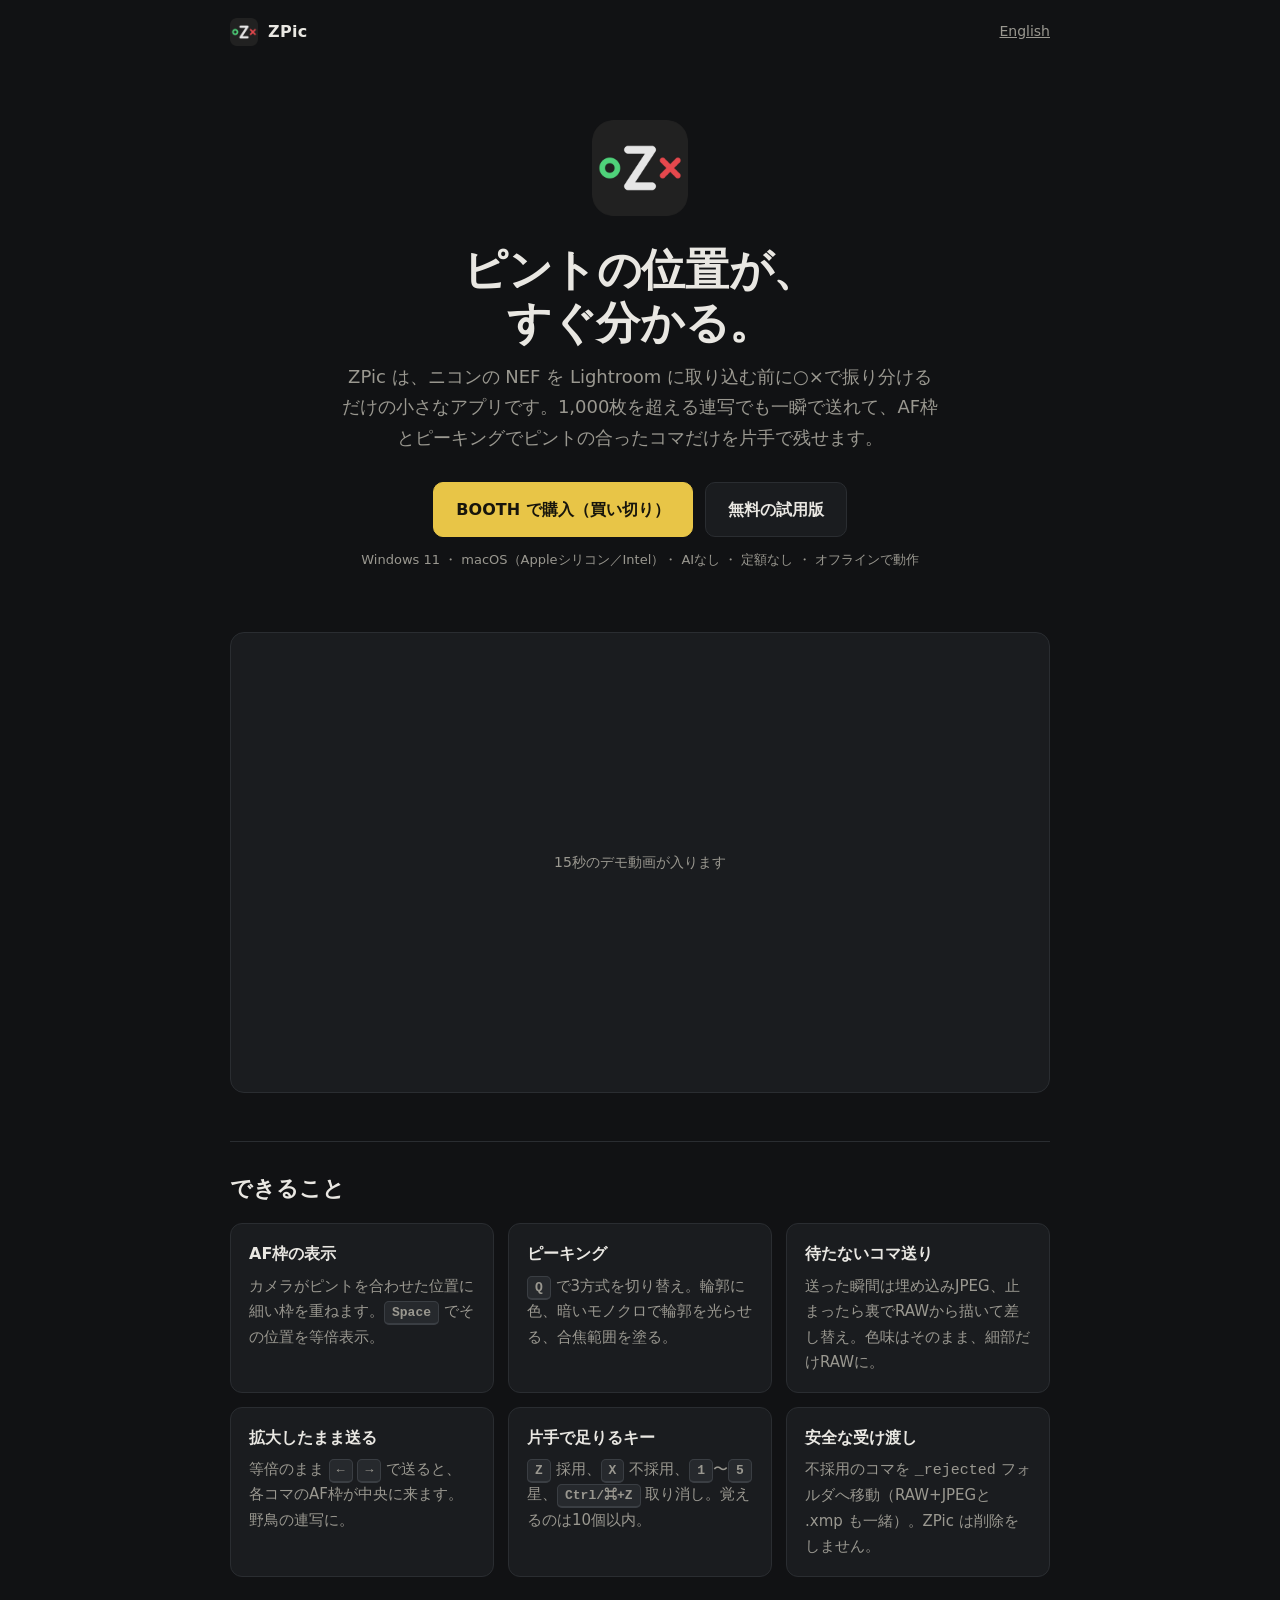
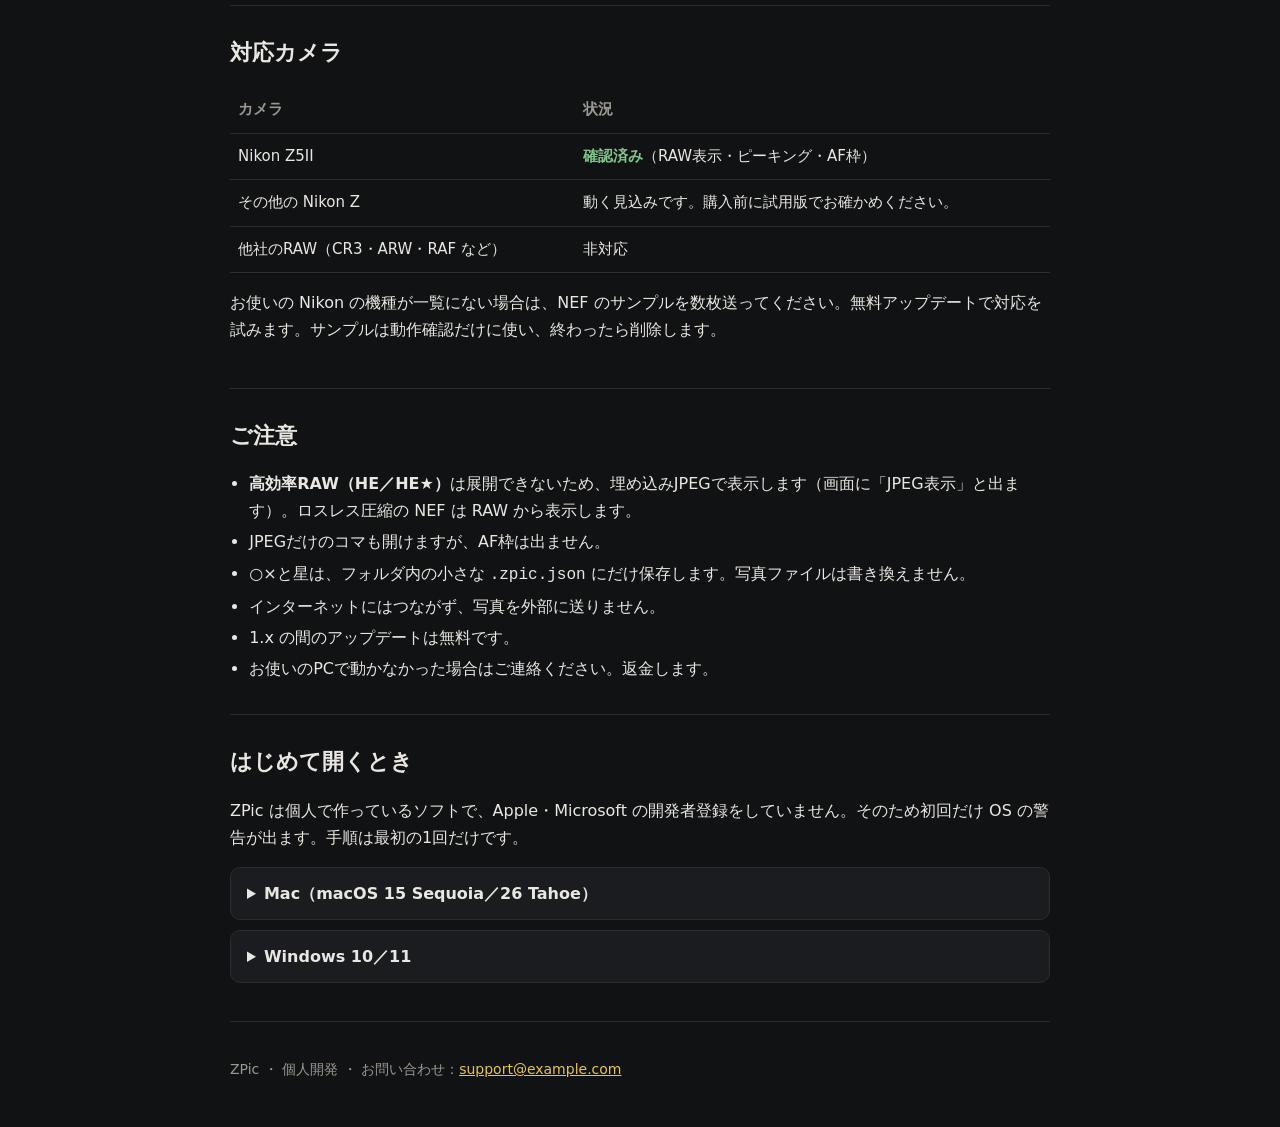
==== zpic/ja/index.html @ 2a83600e "Add top page and ZPic sales page (EN/JA) Co-Authored-By: Claude Opus 5.5 <noreply@anthropic.com> Cla" ====
<!doctype html>
<html lang="ja">
<head>
<meta charset="utf-8">
<meta name="viewport" content="width=device-width,initial-scale=1">
<title>ZPic — ニコンRAWの高速選別アプリ</title>
<meta name="description" content="Lightroomに取り込む前に、NEFの連写を○×で振り分ける。AF枠とピーキングでピントがすぐ分かる。AIなし・買い切り。">
<link rel="icon" href="../favicon.png">
<link rel="stylesheet" href="../../style.css">
</head>
<body>
<div class="wrap">
<header class="top">
  <a class="brand" href="./"><img src="../icon.png" alt="">ZPic</a>
  <a class="lang" href="../">English</a>
</header>

<div class="hero">
  <img src="../icon.png" alt="ZPic のアイコン">
  <h1>ピントの位置が、<br>すぐ分かる。</h1>
  <p class="lead">ZPic は、ニコンの NEF を Lightroom に取り込む前に○×で振り分けるだけの小さなアプリです。1,000枚を超える連写でも一瞬で送れて、AF枠とピーキングでピントの合ったコマだけを片手で残せます。</p>
  <div class="cta">
    <!-- TODO: BOOTH の商品URL -->
    <a class="btn primary" href="#buy">BOOTH で購入（買い切り）</a>
    <!-- TODO: 試用版のURL -->
    <a class="btn" href="#trial">無料の試用版</a>
  </div>
  <p class="note">Windows 11 ・ macOS（Appleシリコン／Intel）・ AIなし ・ 定額なし ・ オフラインで動作</p>
</div>

<!-- TODO: <video src="../demo.mp4" autoplay muted loop playsinline></video> に差し替え -->
<div class="demo">15秒のデモ動画が入ります</div>

<section>
  <h2>できること</h2>
  <div class="grid">
    <div class="card"><h3>AF枠の表示</h3><p>カメラがピントを合わせた位置に細い枠を重ねます。<kbd>Space</kbd> でその位置を等倍表示。</p></div>
    <div class="card"><h3>ピーキング</h3><p><kbd>Q</kbd> で3方式を切り替え。輪郭に色、暗いモノクロで輪郭を光らせる、合焦範囲を塗る。</p></div>
    <div class="card"><h3>待たないコマ送り</h3><p>送った瞬間は埋め込みJPEG、止まったら裏でRAWから描いて差し替え。色味はそのまま、細部だけRAWに。</p></div>
    <div class="card"><h3>拡大したまま送る</h3><p>等倍のまま <kbd>←</kbd> <kbd>→</kbd> で送ると、各コマのAF枠が中央に来ます。野鳥の連写に。</p></div>
    <div class="card"><h3>片手で足りるキー</h3><p><kbd>Z</kbd> 採用、<kbd>X</kbd> 不採用、<kbd>1</kbd>〜<kbd>5</kbd> 星、<kbd>Ctrl/⌘+Z</kbd> 取り消し。覚えるのは10個以内。</p></div>
    <div class="card"><h3>安全な受け渡し</h3><p>不採用のコマを <code>_rejected</code> フォルダへ移動（RAW+JPEGと .xmp も一緒）。ZPic は削除をしません。</p></div>
  </div>
</section>

<section>
  <h2>対応カメラ</h2>
  <table>
    <tr><th>カメラ</th><th>状況</th></tr>
    <tr><td>Nikon Z5II</td><td><span class="ok">確認済み</span>（RAW表示・ピーキング・AF枠）</td></tr>
    <tr><td>その他の Nikon Z</td><td>動く見込みです。購入前に試用版でお確かめください。</td></tr>
    <tr><td>他社のRAW（CR3・ARW・RAF など）</td><td>非対応</td></tr>
  </table>
  <p>お使いの Nikon の機種が一覧にない場合は、NEF のサンプルを数枚送ってください。無料アップデートで対応を試みます。サンプルは動作確認だけに使い、終わったら削除します。</p>
</section>

<section>
  <h2>ご注意</h2>
  <ul class="plain">
    <li><b>高効率RAW（HE／HE★）</b>は展開できないため、埋め込みJPEGで表示します（画面に「JPEG表示」と出ます）。ロスレス圧縮の NEF は RAW から表示します。</li>
    <li>JPEGだけのコマも開けますが、AF枠は出ません。</li>
    <li>○×と星は、フォルダ内の小さな <code>.zpic.json</code> にだけ保存します。写真ファイルは書き換えません。</li>
    <li>インターネットにはつながず、写真を外部に送りません。</li>
    <li>1.x の間のアップデートは無料です。</li>
    <li>お使いのPCで動かなかった場合はご連絡ください。返金します。</li>
  </ul>
</section>

<section id="first-launch">
  <h2>はじめて開くとき</h2>
  <p>ZPic は個人で作っているソフトで、Apple・Microsoft の開発者登録をしていません。そのため初回だけ OS の警告が出ます。手順は最初の1回だけです。</p>
  <details>
    <summary>Mac（macOS 15 Sequoia／26 Tahoe）</summary>
    <ol>
      <li>ZIP を開き、<b>ZPic</b> を<b>アプリケーション</b>フォルダに入れます。</li>
      <li>ZPic をダブルクリック。「開いていません」と出たら<b>完了</b>を押します（「ゴミ箱に入れる」は押さない）。</li>
      <li><b>システム設定 ＞ プライバシーとセキュリティ</b>の下の方、<b>セキュリティ</b>にある<b>このまま開く</b>を押します（約1時間だけ表示）。</li>
      <li>ログインパスワードを入れると起動します。次からは普通に開けます。</li>
    </ol>
    <p class="note">Appleシリコン（M1以降）用と Intel 用があります。お使いの Mac に合うほうを選んでください。</p>
  </details>
  <details>
    <summary>Windows 10／11</summary>
    <ol>
      <li>ZIP を右クリック ＞ <b>すべて展開</b>。ZPic フォルダごと使います。</li>
      <li><b>ZPic.exe</b> をダブルクリック。「Windows によって PC が保護されました」と出たら<b>詳細情報</b> ＞ <b>実行</b>。</li>
    </ol>
    <p class="note">「スマート アプリ コントロール」でブロックされ、実行ボタンが出ない PC では動かせません。ご連絡いただければ返金します。</p>
  </details>
</section>

<footer>
  <!-- TODO: 開発者名・特定商取引法の表記・連絡先 -->
  ZPic ・ 個人開発 ・ お問い合わせ：<a href="mailto:support@example.com">support@example.com</a>
</footer>
</div>
</body>
</html>
---- style.css ----
:root{
  --bg:#111214;--surface:#1a1c1f;--line:#2a2d31;--text:#e9e7e2;--muted:#9a9890;
  --accent:#e8c547;--accent-ink:#17150c;--ok:#7fc48a;
  --font:"Inter","Hiragino Sans","Noto Sans JP",system-ui,-apple-system,"Segoe UI",sans-serif;
}
*{box-sizing:border-box}
html{-webkit-text-size-adjust:100%}
body{margin:0;background:var(--bg);color:var(--text);font:16px/1.7 var(--font)}
a{color:var(--accent)}
.wrap{max-width:860px;margin:0 auto;padding:0 20px}
header.top{display:flex;justify-content:space-between;align-items:center;padding:18px 0}
header.top .brand{display:flex;align-items:center;gap:10px;font-weight:700;letter-spacing:.02em;color:var(--text);text-decoration:none}
header.top img{width:28px;height:28px;border-radius:6px}
header.top .lang{font-size:14px;color:var(--muted)}
.hero{padding:56px 0 40px;text-align:center}
.hero img{width:96px;height:96px;border-radius:20px}
.hero h1{font-size:clamp(28px,6vw,44px);line-height:1.2;margin:20px 0 12px;letter-spacing:-.01em}
.hero p.lead{color:var(--muted);font-size:18px;max-width:600px;margin:0 auto}
.cta{display:flex;gap:12px;justify-content:center;flex-wrap:wrap;margin-top:28px}
.btn{display:inline-block;padding:13px 22px;border-radius:10px;font-weight:700;text-decoration:none;border:1px solid var(--line);color:var(--text);background:var(--surface)}
.btn.primary{background:var(--accent);color:var(--accent-ink);border-color:var(--accent)}
.note{font-size:13px;color:var(--muted);margin-top:12px}
.demo{margin:8px 0 48px;border:1px solid var(--line);border-radius:14px;background:var(--surface);aspect-ratio:16/9;display:grid;place-items:center;color:var(--muted);font-size:14px;overflow:hidden}
.demo video{width:100%;height:100%;object-fit:cover}
section{padding:28px 0;border-top:1px solid var(--line)}
section h2{font-size:22px;margin:0 0 16px}
.grid{display:grid;grid-template-columns:repeat(auto-fit,minmax(230px,1fr));gap:14px}
.card{background:var(--surface);border:1px solid var(--line);border-radius:12px;padding:16px 18px}
.card h3{margin:0 0 6px;font-size:16px}
.card p{margin:0;color:var(--muted);font-size:15px}
table{width:100%;border-collapse:collapse;font-size:15px}
th,td{text-align:left;padding:10px 8px;border-bottom:1px solid var(--line);vertical-align:top}
th{color:var(--muted);font-weight:600}
kbd{font:600 13px/1 ui-monospace,Menlo,Consolas,monospace;background:#26292d;border:1px solid #3a3e43;border-bottom-width:2px;border-radius:5px;padding:3px 7px}
ul.plain{padding-left:1.2em;margin:0}
ul.plain li{margin:4px 0}
details{background:var(--surface);border:1px solid var(--line);border-radius:10px;padding:12px 16px;margin:10px 0}
details summary{cursor:pointer;font-weight:600}
details ol{margin:10px 0 0;padding-left:1.3em}
.ok{color:var(--ok);font-weight:700}
footer{padding:36px 0 48px;color:var(--muted);font-size:14px;border-top:1px solid var(--line)}
@media (max-width:520px){.btn{width:100%;text-align:center}}
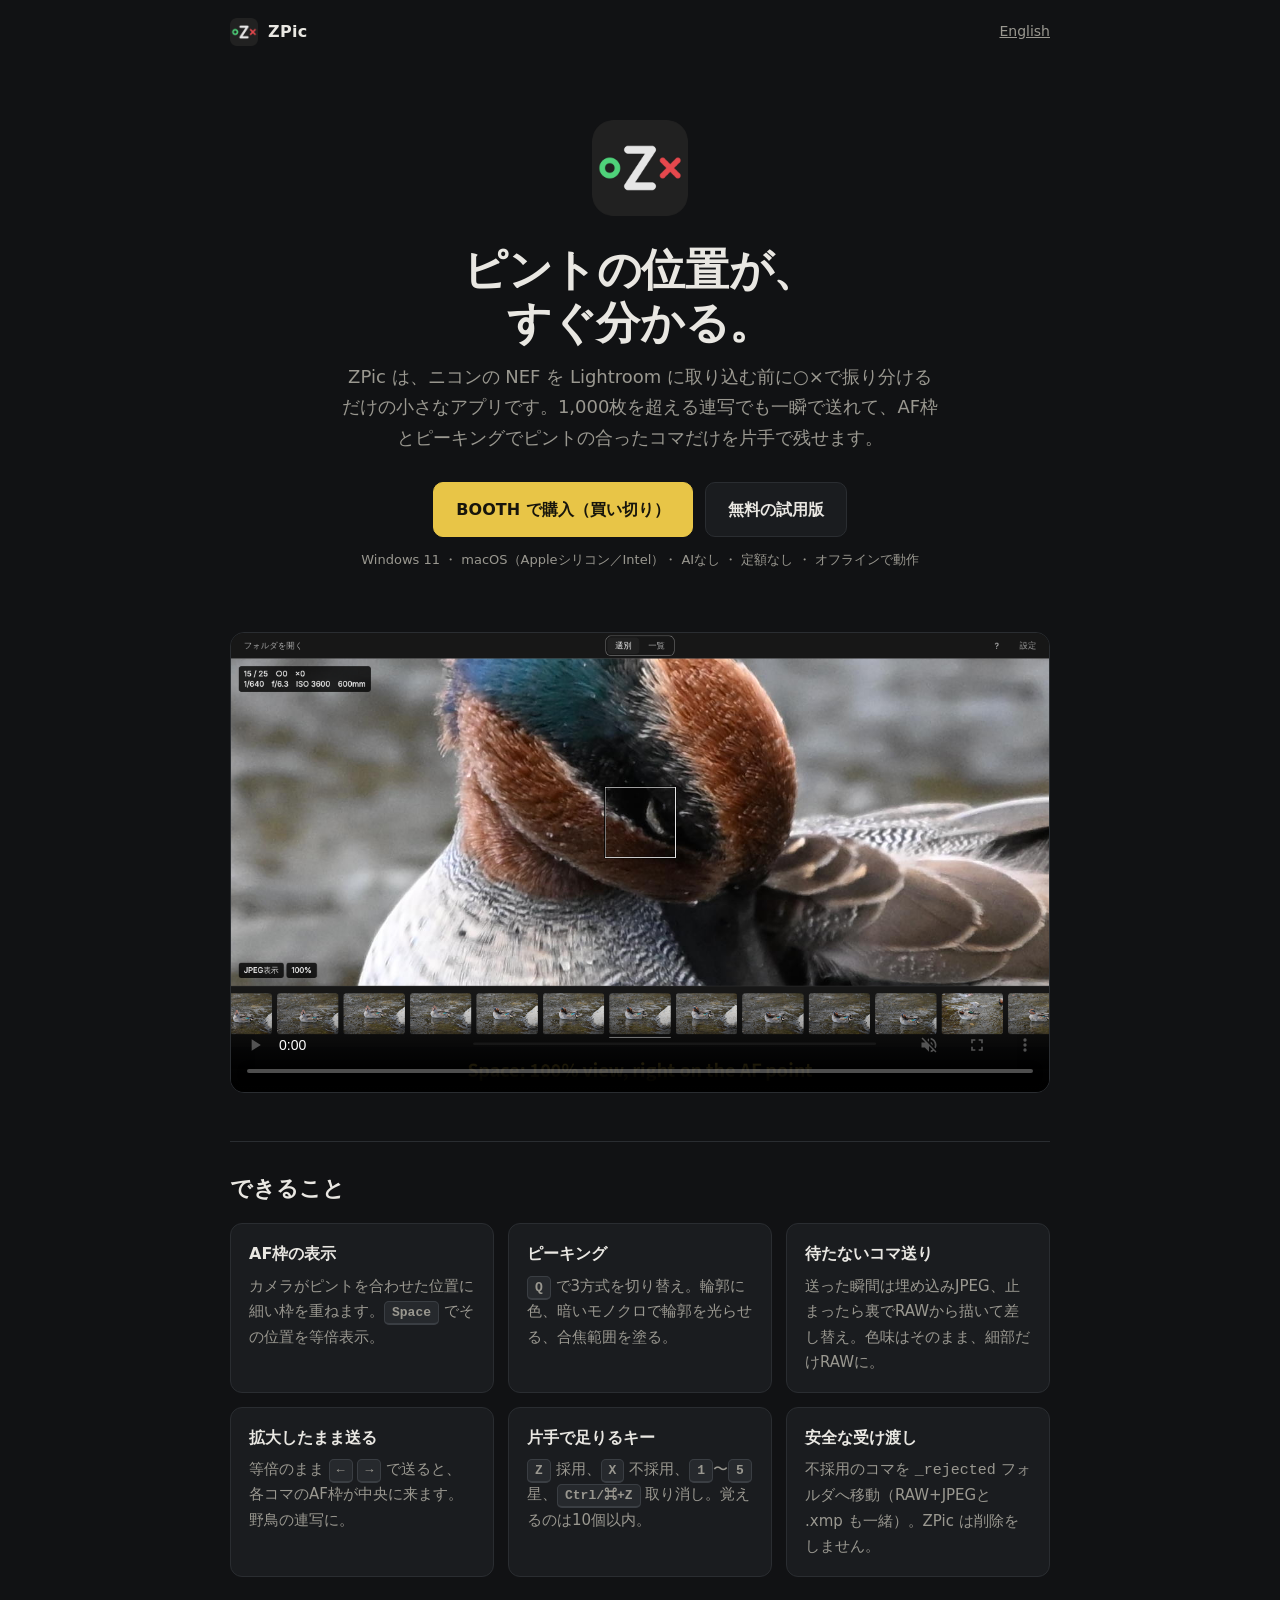
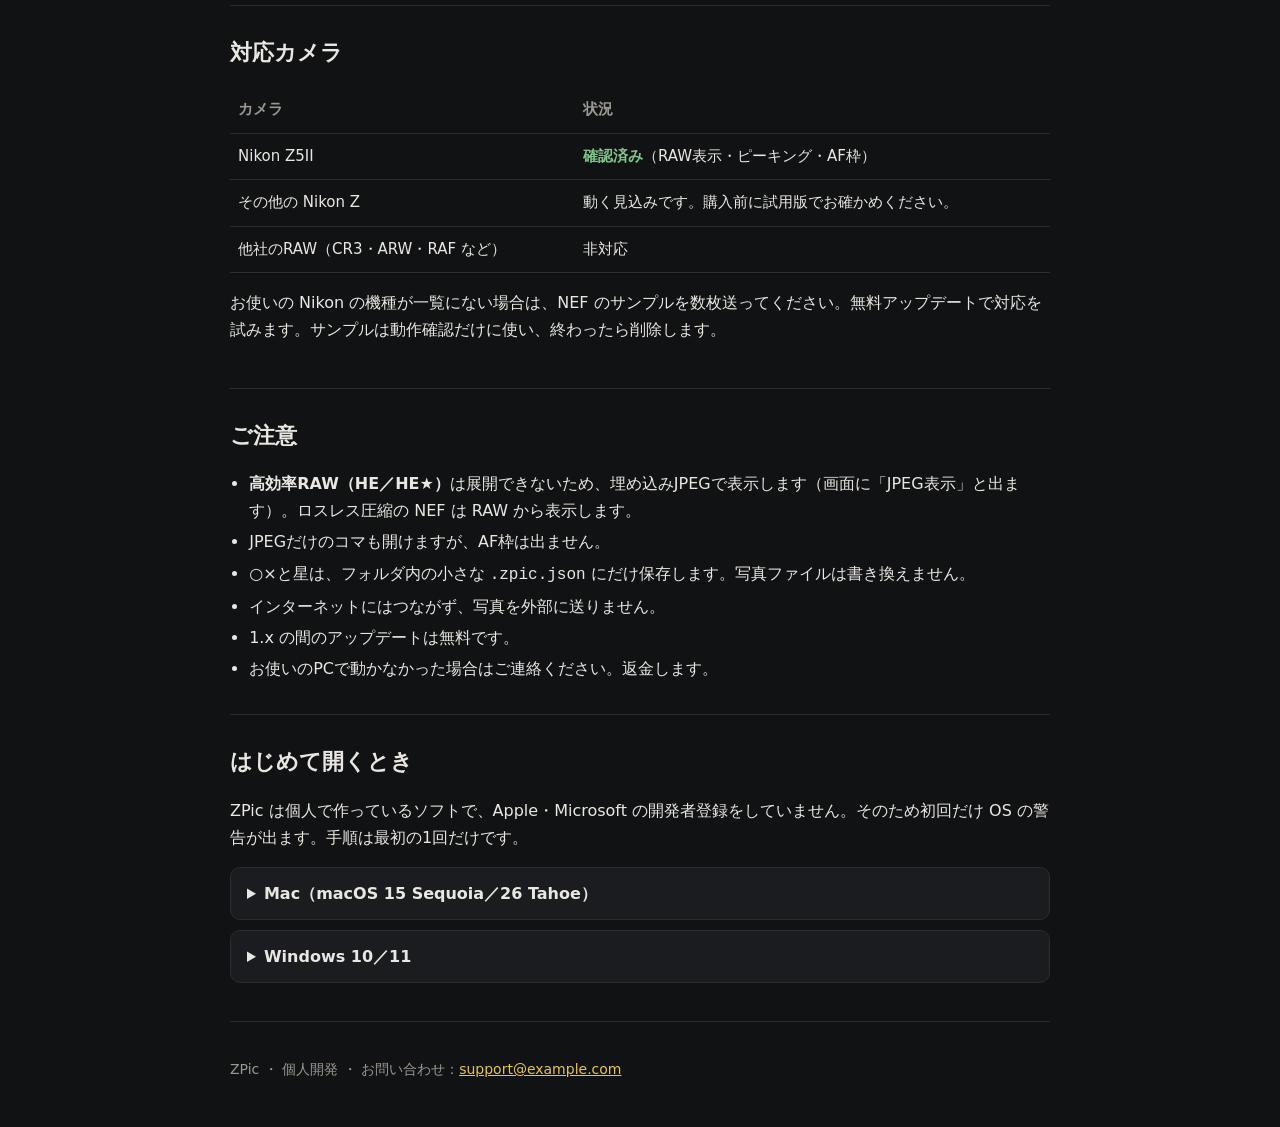
==== commit 7bb94437: "Add ZPic demo video (EN/JA) to the sales pages Co-Authored-By: Claude Fable 5.2 <noreply@anthropic.c" ====
--- a/zpic/ja/index.html
+++ b/zpic/ja/index.html
@@ -28,8 +28,7 @@
   <p class="note">Windows 11 ・ macOS（Appleシリコン／Intel）・ AIなし ・ 定額なし ・ オフラインで動作</p>
 </div>
 
-<!-- TODO: <video src="../demo.mp4" autoplay muted loop playsinline></video> に差し替え -->
-<div class="demo">15秒のデモ動画が入ります</div>
+<div class="demo"><video src="demo.mp4" poster="../poster.png" controls muted loop playsinline preload="metadata"></video></div>
 
 <section>
   <h2>できること</h2>
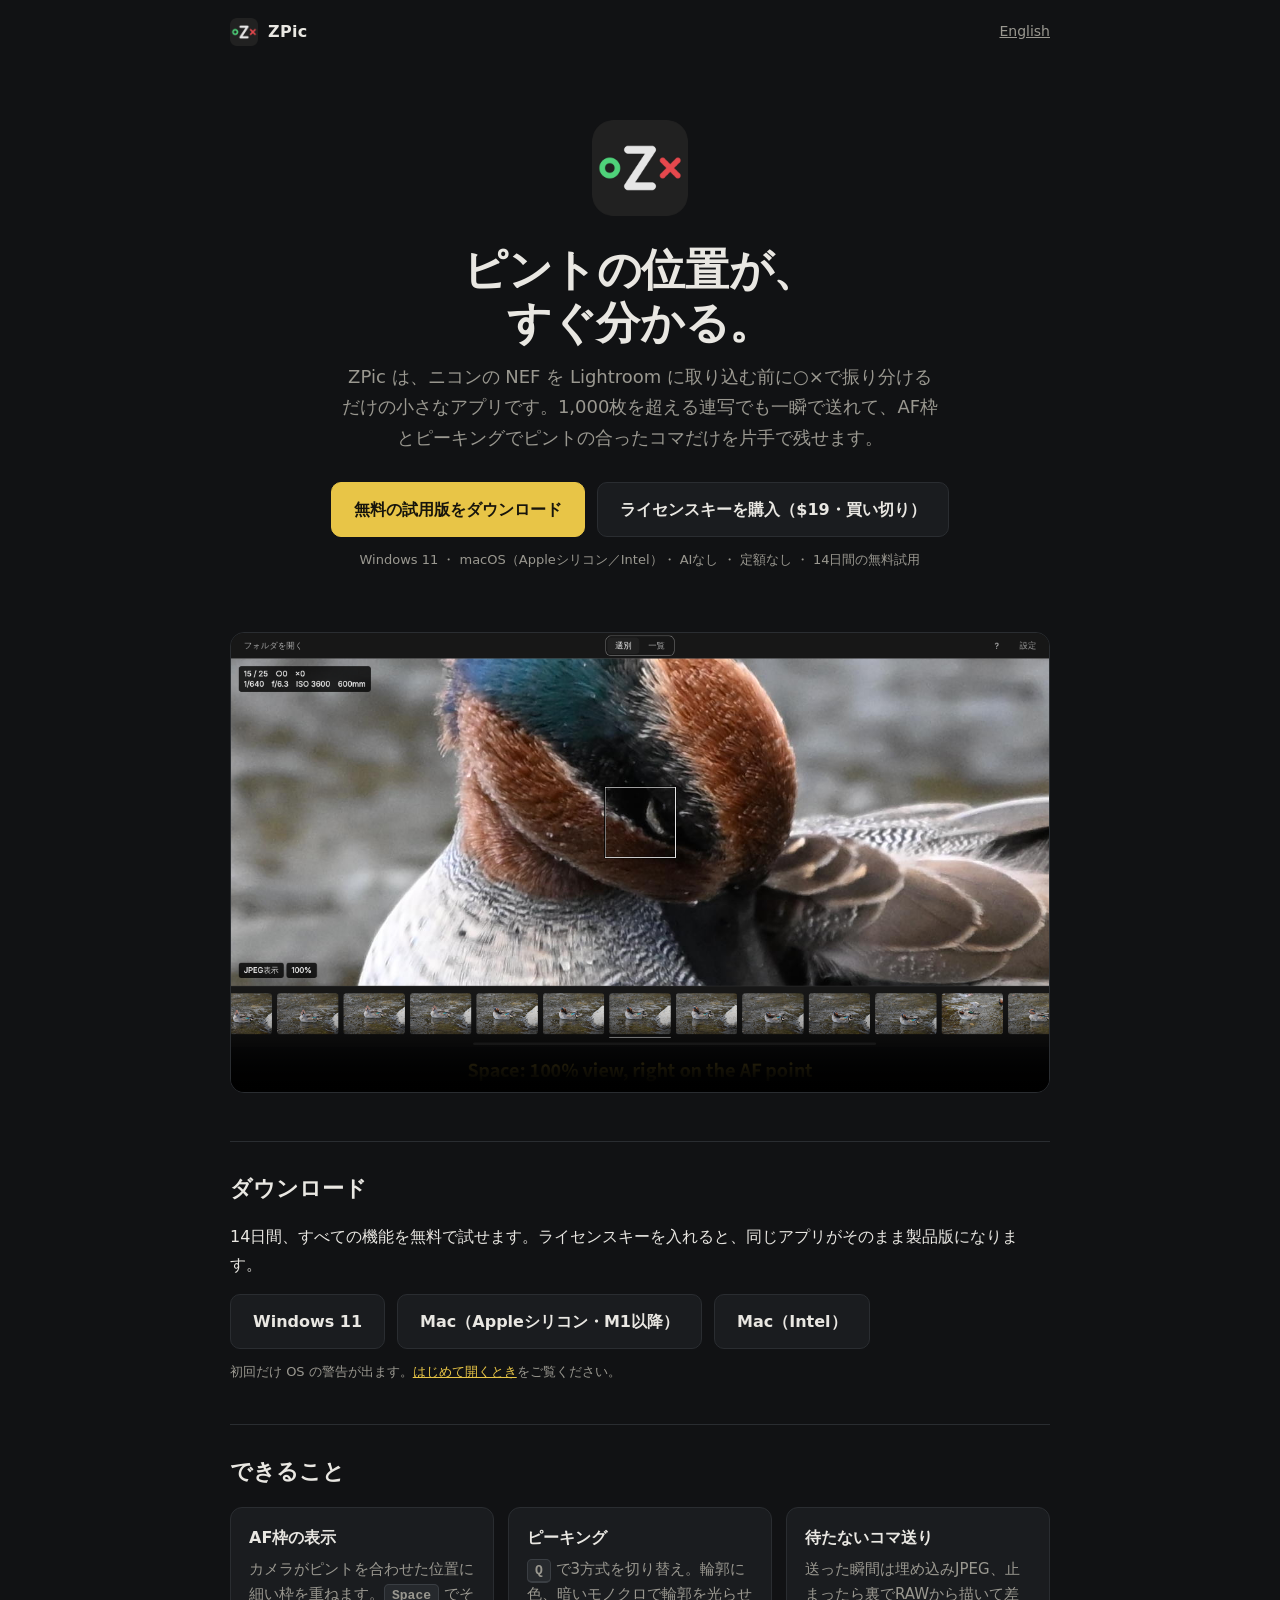
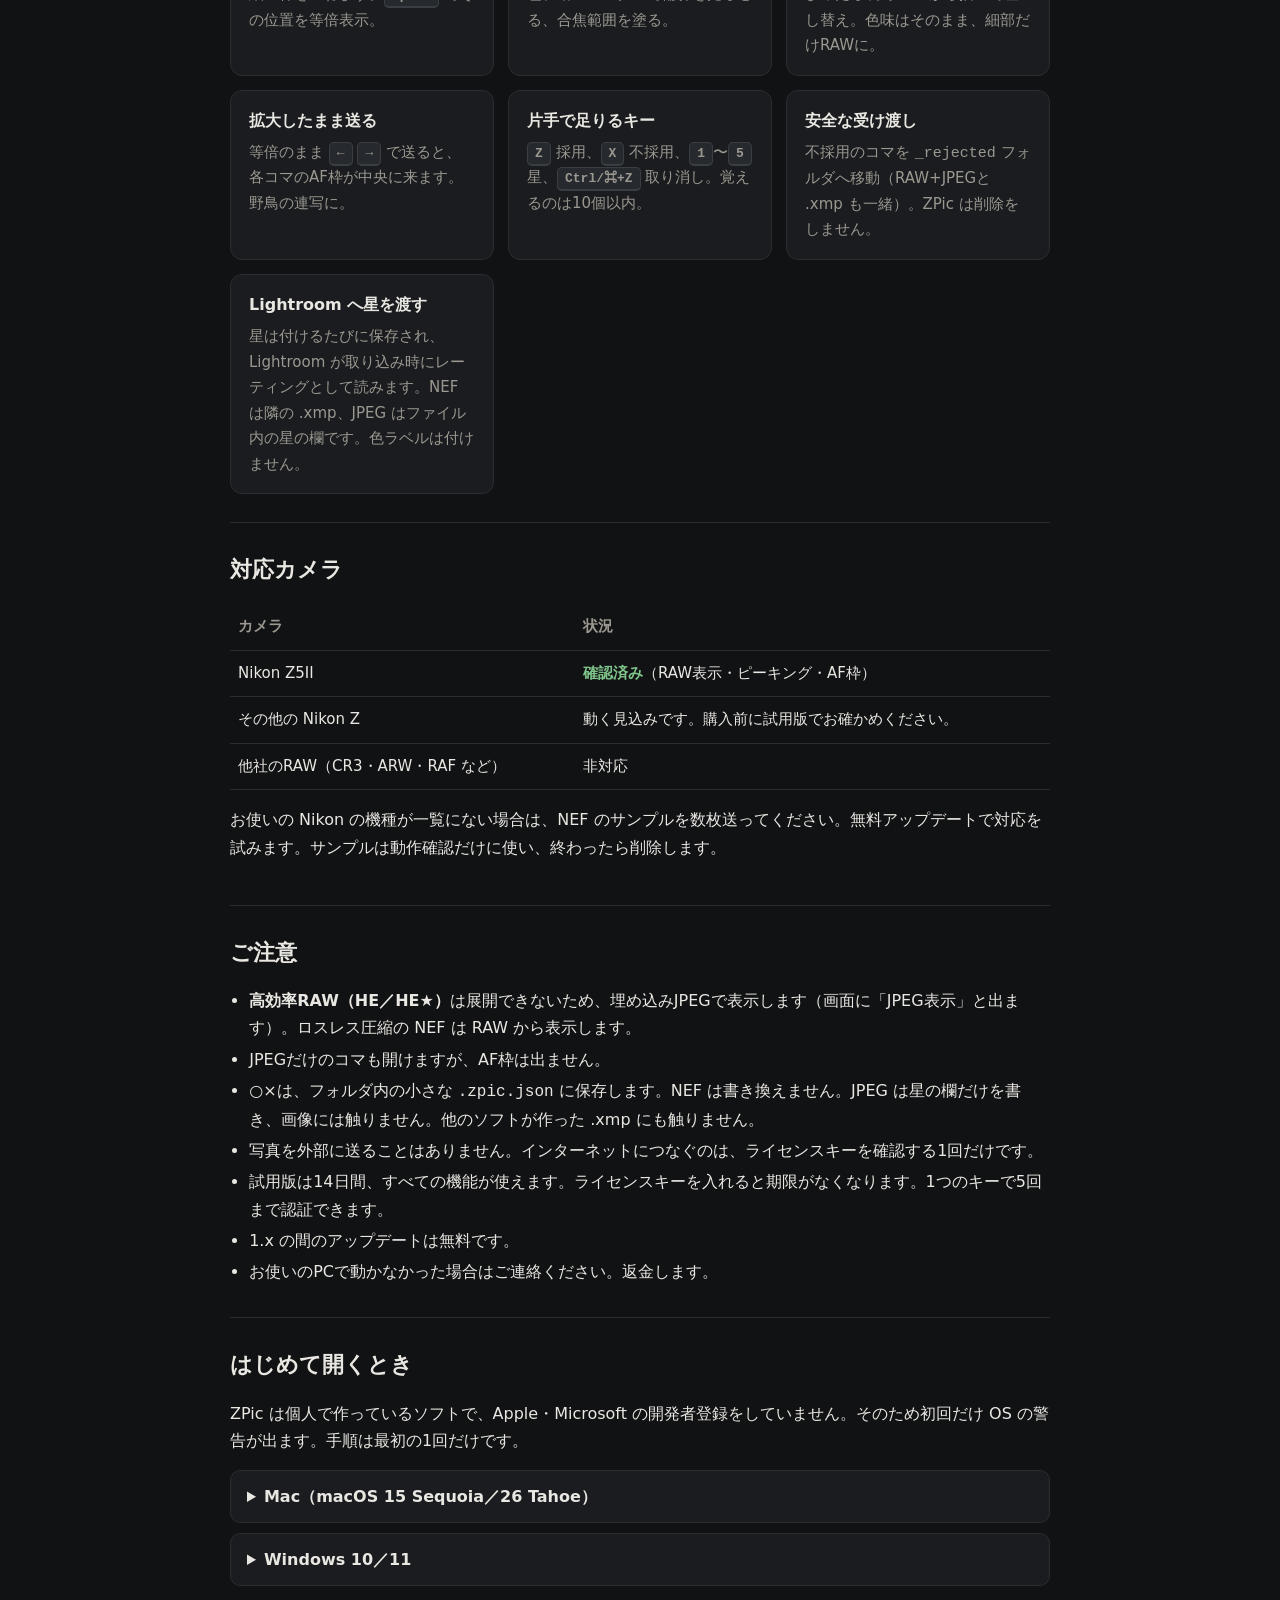
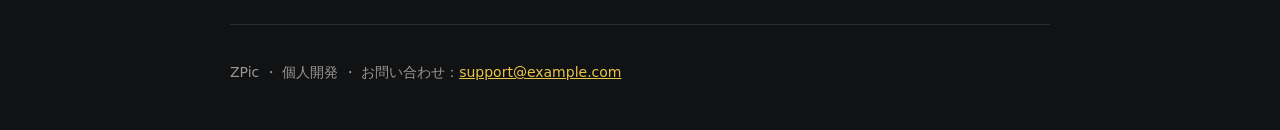
==== commit 9c3177cb: "ZPic page: download section, buy button, license and rating wording Co-Authored-By: Claude Fable 5.2" ====
--- a/zpic/ja/index.html
+++ b/zpic/ja/index.html
@@ -20,15 +20,24 @@
   <h1>ピントの位置が、<br>すぐ分かる。</h1>
   <p class="lead">ZPic は、ニコンの NEF を Lightroom に取り込む前に○×で振り分けるだけの小さなアプリです。1,000枚を超える連写でも一瞬で送れて、AF枠とピーキングでピントの合ったコマだけを片手で残せます。</p>
   <div class="cta">
-    <!-- TODO: BOOTH の商品URL -->
-    <a class="btn primary" href="#buy">BOOTH で購入（買い切り）</a>
-    <!-- TODO: 試用版のURL -->
-    <a class="btn" href="#trial">無料の試用版</a>
+    <a class="btn primary" href="#download">無料の試用版をダウンロード</a>
+    <a class="btn" href="https://takaishi33.gumroad.com/l/zpic">ライセンスキーを購入（$19・買い切り）</a>
   </div>
-  <p class="note">Windows 11 ・ macOS（Appleシリコン／Intel）・ AIなし ・ 定額なし ・ オフラインで動作</p>
+  <p class="note">Windows 11 ・ macOS（Appleシリコン／Intel）・ AIなし ・ 定額なし ・ 14日間の無料試用</p>
 </div>
 
 <div class="demo"><video src="demo.mp4" poster="../poster.png" controls muted loop playsinline preload="metadata"></video></div>
+
+<section id="download">
+  <h2>ダウンロード</h2>
+  <p>14日間、すべての機能を無料で試せます。ライセンスキーを入れると、同じアプリがそのまま製品版になります。</p>
+  <div class="cta" style="justify-content:flex-start;margin-top:12px">
+    <a class="btn" href="https://github.com/nekoroko/nekoroko.github.io/releases/latest/download/ZPic-windows.zip">Windows 11</a>
+    <a class="btn" href="https://github.com/nekoroko/nekoroko.github.io/releases/latest/download/ZPic-macos-apple-silicon.zip">Mac（Appleシリコン・M1以降）</a>
+    <a class="btn" href="https://github.com/nekoroko/nekoroko.github.io/releases/latest/download/ZPic-macos-intel.zip">Mac（Intel）</a>
+  </div>
+  <p class="note">初回だけ OS の警告が出ます。<a href="#first-launch">はじめて開くとき</a>をご覧ください。</p>
+</section>
 
 <section>
   <h2>できること</h2>
@@ -39,6 +48,7 @@
     <div class="card"><h3>拡大したまま送る</h3><p>等倍のまま <kbd>←</kbd> <kbd>→</kbd> で送ると、各コマのAF枠が中央に来ます。野鳥の連写に。</p></div>
     <div class="card"><h3>片手で足りるキー</h3><p><kbd>Z</kbd> 採用、<kbd>X</kbd> 不採用、<kbd>1</kbd>〜<kbd>5</kbd> 星、<kbd>Ctrl/⌘+Z</kbd> 取り消し。覚えるのは10個以内。</p></div>
     <div class="card"><h3>安全な受け渡し</h3><p>不採用のコマを <code>_rejected</code> フォルダへ移動（RAW+JPEGと .xmp も一緒）。ZPic は削除をしません。</p></div>
+    <div class="card"><h3>Lightroom へ星を渡す</h3><p>星は付けるたびに保存され、Lightroom が取り込み時にレーティングとして読みます。NEF は隣の .xmp、JPEG はファイル内の星の欄です。色ラベルは付けません。</p></div>
   </div>
 </section>
 
@@ -58,8 +68,9 @@
   <ul class="plain">
     <li><b>高効率RAW（HE／HE★）</b>は展開できないため、埋め込みJPEGで表示します（画面に「JPEG表示」と出ます）。ロスレス圧縮の NEF は RAW から表示します。</li>
     <li>JPEGだけのコマも開けますが、AF枠は出ません。</li>
-    <li>○×と星は、フォルダ内の小さな <code>.zpic.json</code> にだけ保存します。写真ファイルは書き換えません。</li>
-    <li>インターネットにはつながず、写真を外部に送りません。</li>
+    <li>○×は、フォルダ内の小さな <code>.zpic.json</code> に保存します。NEF は書き換えません。JPEG は星の欄だけを書き、画像には触りません。他のソフトが作った .xmp にも触りません。</li>
+    <li>写真を外部に送ることはありません。インターネットにつなぐのは、ライセンスキーを確認する1回だけです。</li>
+    <li>試用版は14日間、すべての機能が使えます。ライセンスキーを入れると期限がなくなります。1つのキーで5回まで認証できます。</li>
     <li>1.x の間のアップデートは無料です。</li>
     <li>お使いのPCで動かなかった場合はご連絡ください。返金します。</li>
   </ul>
